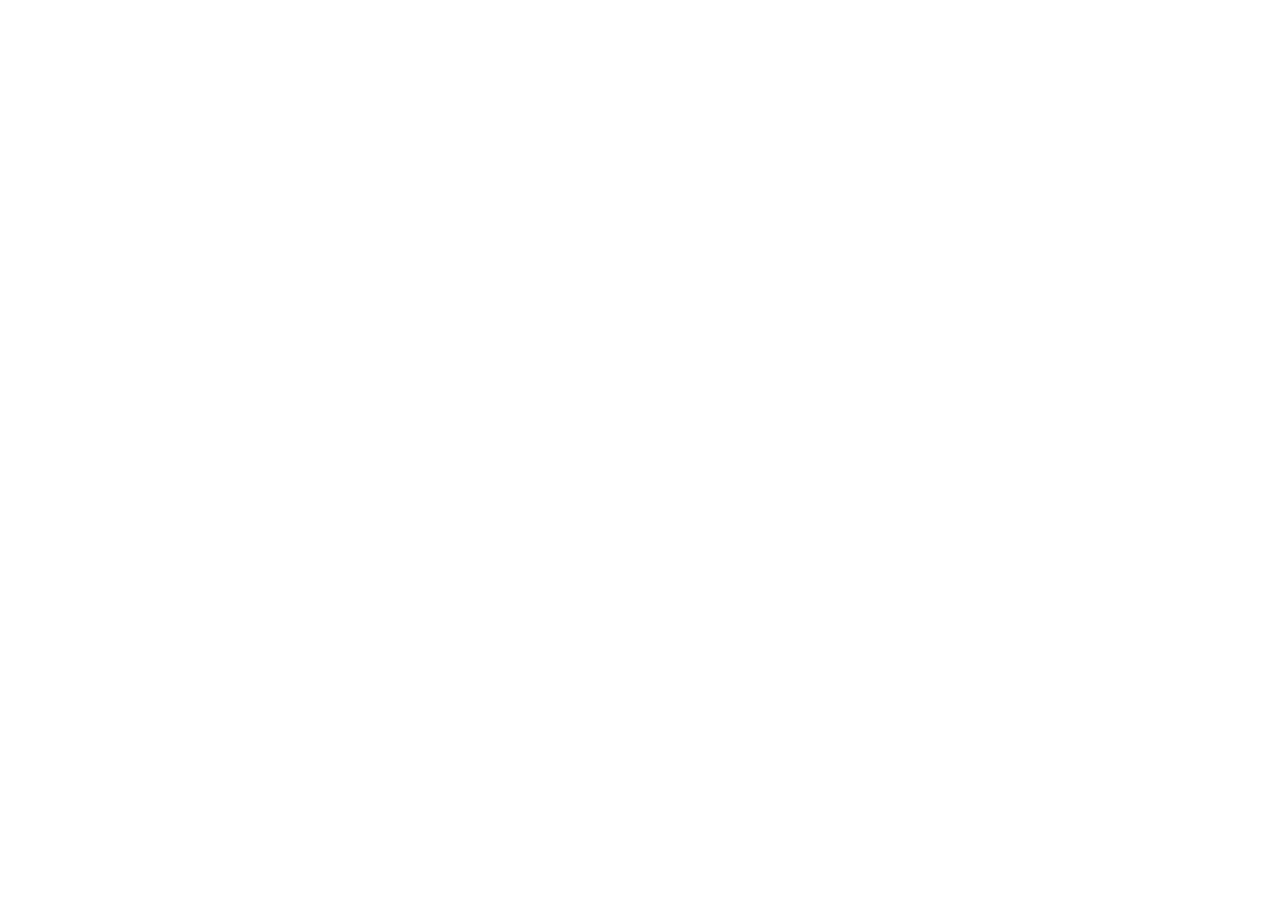
==== index.html @ 38a11357 "Add files via upload" ====
<!doctype html>
<html lang="en">
<head>
<meta charset="UTF-8"><meta name="viewport" content="width=device-width, initial-scale=1">
<meta name="theme-color" content="#49b9cd">
<meta name="description" content="KEY Scientific Symposium — Tunisia, 15–19 October 2026. Your agenda, speaker, locations and live travel guide.">
<meta property="og:type" content="website"><meta property="og:title" content="KEY · Scientific Symposium"><meta property="og:description" content="Tunisia · 15–19 October 2026 · Dar Aldawa"><meta property="og:url" content="https://dar-aldawa-marketing.github.io/Key-Symposium/"><meta property="og:image" content="https://dar-aldawa-marketing.github.io/Key-Symposium/manus-storage/key-theme.jpg">
<base href="./">
<link rel="canonical" href="https://dar-aldawa-marketing.github.io/Key-Symposium/">
<link rel="icon" type="image/png" href="./manus-storage/key-event-logo.png">
<link rel="manifest" href="./manifest.webmanifest">
<link rel="preconnect" href="https://fonts.googleapis.com"><link rel="preconnect" href="https://fonts.gstatic.com" crossorigin>
<link href="https://fonts.googleapis.com/css2?family=Cormorant+Garamond:ital,wght@0,500;0,600;0,700;1,600&family=Manrope:wght@500;600;700;800&display=swap" rel="stylesheet">
<link rel="stylesheet" href="./assets/index-BZ7hhckJ.css"><link rel="stylesheet" href="./assets/mobile-overrides.css"><link rel="stylesheet" href="./assets/key-overrides.css">
<title>KEY · Scientific Symposium</title>
<script>
(function(){const route=new URLSearchParams(location.search).get('route');if(route && /^\/[a-z-]*$/.test(route)){const base=location.pathname.replace(/\/$/,'');history.replaceState(null,'',base+route);}})();
</script>
<script type="module" src="./assets/key-app.js"></script><script type="module" src="./assets/logo-rain.js"></script>
</head>
<body><div id="root"></div><noscript>Please enable JavaScript to view the KEY Symposium guide. <a href="./manus-storage/agenda.pdf">Download the programme</a>.</noscript></body>
</html>
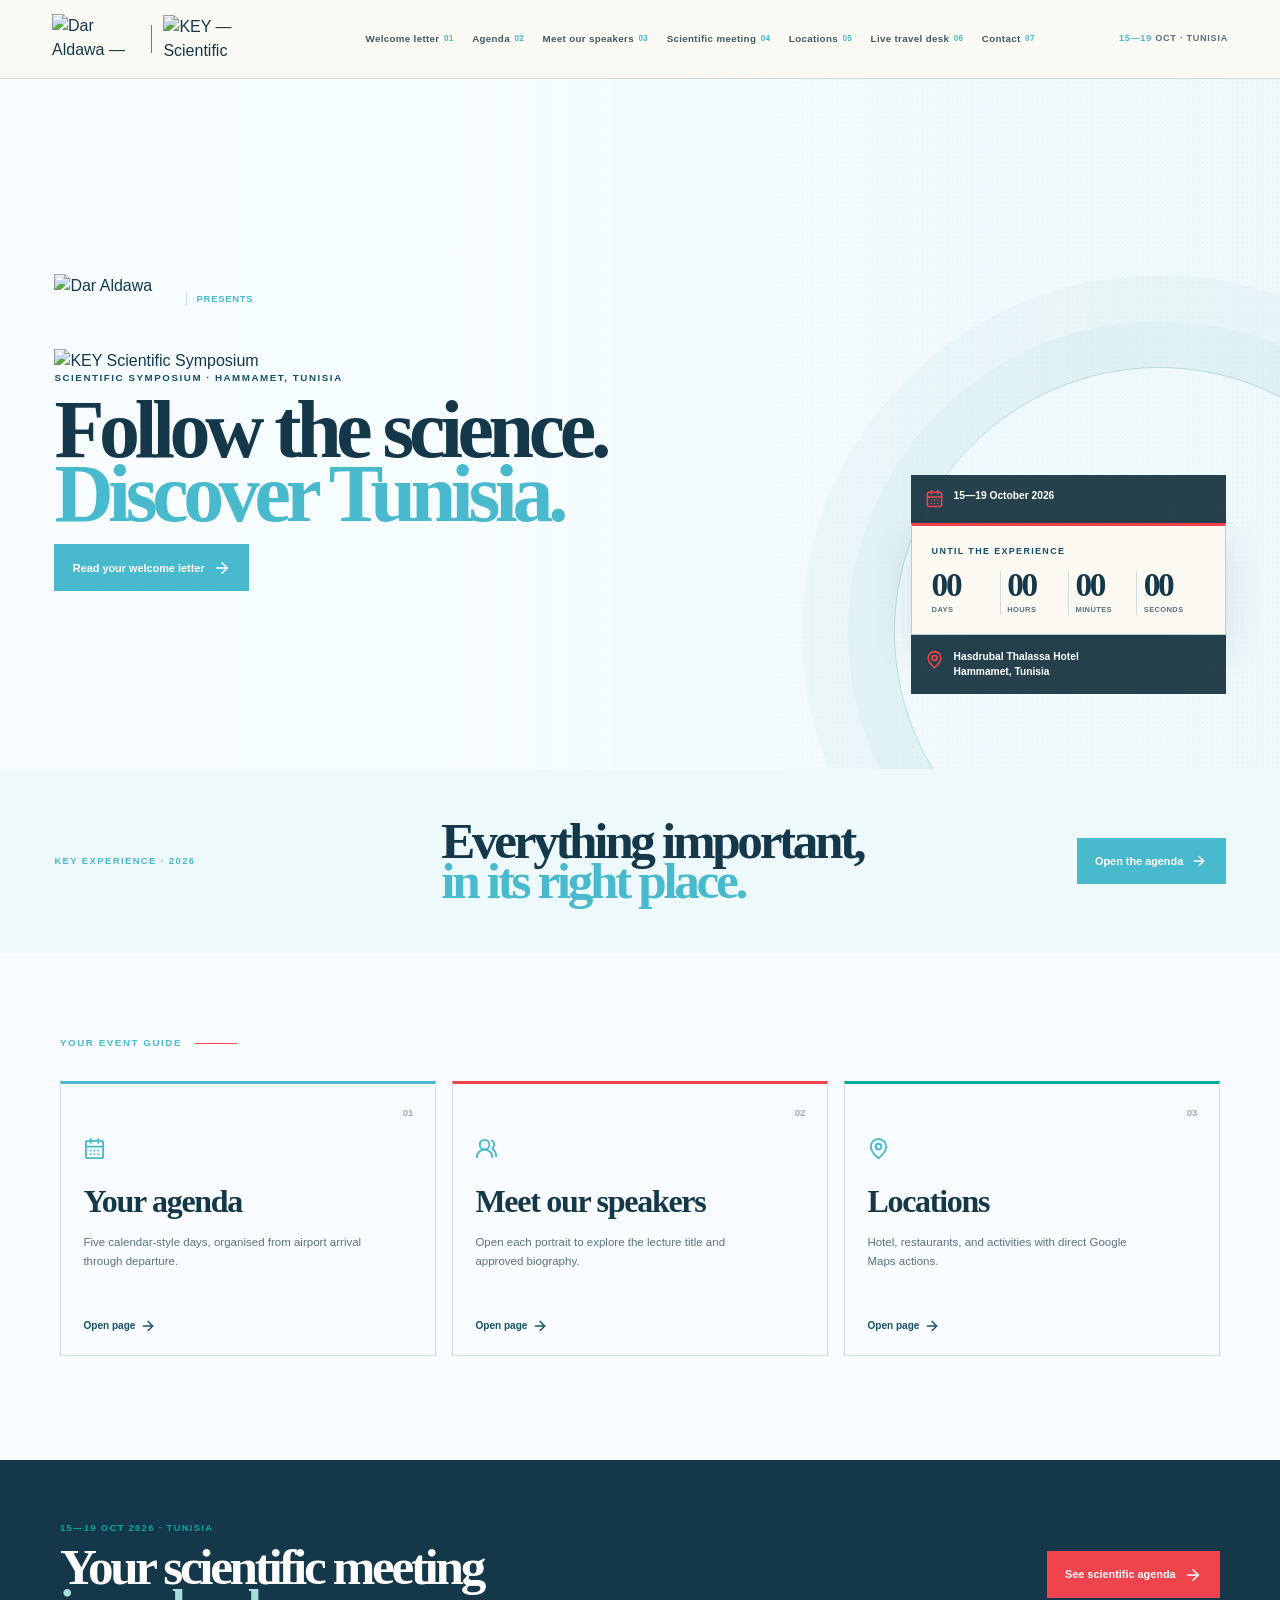
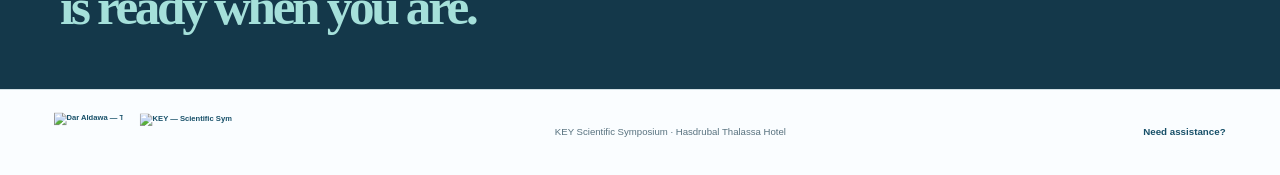
==== commit a899f9a1: "Add files via upload" ====
--- a/index.html
+++ b/index.html
@@ -4,19 +4,19 @@
 <meta charset="UTF-8"><meta name="viewport" content="width=device-width, initial-scale=1">
 <meta name="theme-color" content="#49b9cd">
 <meta name="description" content="KEY Scientific Symposium — Tunisia, 15–19 October 2026. Your agenda, speaker, locations and live travel guide.">
-<meta property="og:type" content="website"><meta property="og:title" content="KEY · Scientific Symposium"><meta property="og:description" content="Tunisia · 15–19 October 2026 · Dar Aldawa"><meta property="og:url" content="https://dar-aldawa-marketing.github.io/Key-Symposium/"><meta property="og:image" content="https://dar-aldawa-marketing.github.io/Key-Symposium/manus-storage/key-theme.jpg">
+<meta property="og:type" content="website"><meta property="og:title" content="KEY · Scientific Symposium"><meta property="og:description" content="Tunisia · 15–19 October 2026 · Dar Aldawa"><meta property="og:url" content="https://dar-aldawa-marketing.github.io/Key-Symposium/"><meta property="og:image" content="https://dar-aldawa-marketing.github.io/Key-Symposium/key-theme.jpg">
 <base href="./">
 <link rel="canonical" href="https://dar-aldawa-marketing.github.io/Key-Symposium/">
-<link rel="icon" type="image/png" href="./manus-storage/key-event-logo.png">
+<link rel="icon" type="image/png" href="./key-event-logo.png">
 <link rel="manifest" href="./manifest.webmanifest">
 <link rel="preconnect" href="https://fonts.googleapis.com"><link rel="preconnect" href="https://fonts.gstatic.com" crossorigin>
 <link href="https://fonts.googleapis.com/css2?family=Cormorant+Garamond:ital,wght@0,500;0,600;0,700;1,600&family=Manrope:wght@500;600;700;800&display=swap" rel="stylesheet">
-<link rel="stylesheet" href="./assets/index-BZ7hhckJ.css"><link rel="stylesheet" href="./assets/mobile-overrides.css"><link rel="stylesheet" href="./assets/key-overrides.css">
+<link rel="stylesheet" href="./index-BZ7hhckJ.css"><link rel="stylesheet" href="./mobile-overrides.css"><link rel="stylesheet" href="./key-overrides.css?v=20261011-2">
 <title>KEY · Scientific Symposium</title>
 <script>
 (function(){const route=new URLSearchParams(location.search).get('route');if(route && /^\/[a-z-]*$/.test(route)){const base=location.pathname.replace(/\/$/,'');history.replaceState(null,'',base+route);}})();
 </script>
-<script type="module" src="./assets/key-app.js"></script><script type="module" src="./assets/logo-rain.js"></script>
+<script type="module" src="./key-app.js?v=20261011-2"></script><script type="module" src="./logo-rain.js?v=20261011-2"></script>
 </head>
-<body><div id="root"></div><noscript>Please enable JavaScript to view the KEY Symposium guide. <a href="./manus-storage/agenda.pdf">Download the programme</a>.</noscript></body>
+<body><div id="root"><div class="startup-card"><img src="./key-event-logo.png" alt="KEY"><h1>KEY Scientific Symposium</h1><p>Tunisia · 15–19 October 2026</p><a href="./agenda.pdf">View the full programme</a></div></div><noscript>Please enable JavaScript to view the KEY Symposium guide. <a href="./agenda.pdf">Download the programme</a>.</noscript></body>
 </html>
--- a/mobile-overrides.css
+++ b/mobile-overrides.css
@@ -0,0 +1,499 @@
+.home-passport-strip.is-removed {
+  display: none !important;
+}
+
+.agenda-postcard {
+  display: none !important;
+}
+
+.agenda-day-intro {
+  grid-template-columns: minmax(0, 1fr) !important;
+}
+
+.logo-rain {
+  position: fixed;
+  z-index: 999;
+  inset: 0;
+  overflow: hidden;
+  pointer-events: none;
+  opacity: 0.11;
+  contain: strict;
+}
+
+.logo-rain__drop {
+  position: absolute;
+  top: -16vh;
+  left: var(--left);
+  width: clamp(74px, 8vw, 126px);
+  transform: translate3d(0, -18vh, 0) rotate(var(--tilt)) scale(var(--scale));
+  animation: logo-rain-fall var(--duration) linear var(--delay) infinite;
+  will-change: transform;
+}
+
+.logo-rain__drop img {
+  display: block;
+  width: 100%;
+  height: auto;
+  filter: saturate(0.85);
+}
+
+@keyframes logo-rain-fall {
+  to {
+    transform: translate3d(var(--drift), 132vh, 0) rotate(calc(var(--tilt) + 7deg)) scale(var(--scale));
+  }
+}
+
+@media (max-width: 690px) {
+  .logo-rain {
+    opacity: 0.09;
+  }
+
+  .logo-rain__drop {
+    width: clamp(64px, 22vw, 92px);
+  }
+
+  .agenda-masthead {
+    min-height: 205px !important;
+    padding: 2.2rem 1rem 1.3rem !important;
+  }
+
+  .agenda-masthead h1 {
+    font-size: clamp(2.35rem, 11vw, 3rem) !important;
+  }
+
+  .agenda-layout {
+    padding: 1rem 0.65rem 2.5rem !important;
+  }
+
+  .calendar-tabs {
+    grid-template-columns: repeat(4, minmax(0, 1fr)) !important;
+  }
+
+  .calendar-tabs button {
+    min-height: 64px !important;
+    padding: 0.4rem 0.1rem !important;
+    border-top: 0 !important;
+    text-align: center !important;
+  }
+
+  .calendar-tabs button:not(:last-child) {
+    border-right: 1px solid var(--line) !important;
+  }
+
+  .calendar-tabs button span {
+    font-size: 0.42rem !important;
+  }
+
+  .calendar-tabs strong {
+    margin: 0.15rem 0 0 !important;
+    font-size: 1.05rem !important;
+  }
+
+  .calendar-tabs small {
+    display: none !important;
+  }
+
+  .agenda-day-intro {
+    padding: 1.15rem 0 1rem !important;
+  }
+}
+
+@media (max-width: 1040px) {
+  .site-header {
+    z-index: 1001 !important;
+  }
+
+  .menu-trigger {
+    position: fixed !important;
+    right: max(1rem, env(safe-area-inset-right)) !important;
+    bottom: max(1rem, env(safe-area-inset-bottom)) !important;
+    display: inline-flex !important;
+    min-width: 112px;
+    min-height: 52px;
+    justify-content: center;
+    padding: 0.75rem 1rem !important;
+    border: 1px solid rgba(255, 255, 255, 0.42) !important;
+    border-radius: 999px;
+    background: var(--teal-deep) !important;
+    color: #fff !important;
+    box-shadow: 0 12px 32px rgba(8, 48, 60, 0.28);
+  }
+
+  .mobile-menu {
+    top: auto !important;
+    right: 0.8rem !important;
+    bottom: calc(max(1rem, env(safe-area-inset-bottom)) + 62px) !important;
+    left: 0.8rem !important;
+    max-height: 0 !important;
+    border: 0 !important;
+    border-radius: 18px;
+    opacity: 0;
+    transform: translateY(12px);
+    pointer-events: none;
+    box-shadow: none;
+    transition: max-height 0.32s var(--ease-out), opacity 0.22s var(--ease-out), transform 0.22s var(--ease-out) !important;
+  }
+
+  .mobile-menu.is-open {
+    max-height: calc(100dvh - 9rem) !important;
+    overflow-y: auto !important;
+    border: 1px solid var(--line) !important;
+    opacity: 1;
+    transform: translateY(0);
+    pointer-events: auto;
+    box-shadow: 0 18px 48px rgba(8, 48, 60, 0.22);
+  }
+
+  .mobile-menu-inner {
+    padding: 0.65rem 1.25rem 1rem !important;
+  }
+
+  .mobile-nav-item {
+    padding: 0.78rem 0 !important;
+  }
+
+  .site-footer {
+    padding-bottom: 5.5rem !important;
+  }
+}
+
+@media (max-width: 690px) {
+  .first-hero {
+    padding-top: 1.8rem !important;
+    padding-bottom: 1.5rem !important;
+  }
+
+  .hero-first-logo {
+    width: 150px !important;
+    height: auto !important;
+    margin-top: 0.4rem !important;
+  }
+
+  .first-hero h1 {
+    max-width: 10.5ch !important;
+    margin-top: 0.75rem !important;
+    font-size: clamp(2.45rem, 10.7vw, 3.15rem) !important;
+    line-height: 0.88 !important;
+  }
+
+  .hero-description {
+    margin-top: 0.9rem !important;
+  }
+
+  .hero-cta {
+    margin-top: 1.15rem !important;
+  }
+
+  .hero-countdown {
+    margin-top: 1.4rem !important;
+  }
+
+  .agenda-masthead {
+    min-height: 155px !important;
+    padding: 1.2rem 1rem 1rem !important;
+    background-position: center 34% !important;
+  }
+
+  .agenda-masthead h1 {
+    max-width: 14ch !important;
+    font-size: clamp(1.8rem, 8.3vw, 2.3rem) !important;
+    line-height: 0.9 !important;
+  }
+
+  .agenda-masthead span {
+    margin-top: 0.65rem !important;
+  }
+}
+
+@media (prefers-reduced-motion: reduce), print {
+  .logo-rain {
+    display: none !important;
+  }
+}
+
+@media (max-width: 380px) {
+  .calendar-tabs button {
+    min-height: 58px !important;
+  }
+
+  .calendar-tabs strong {
+    font-size: 0.95rem !important;
+  }
+}
+
+/* CONTROL event identity */
+:root {
+  --teal: #49b9cd;
+  --teal-deep: #164f68;
+  --aqua: #dff5fb;
+  --lime: #00a99d;
+  --coral: #ef444d;
+  --ink: #14384a;
+  --paper: #fafdff;
+  --cream: #eef9fc;
+  --muted: #58727f;
+  --line: rgba(20, 79, 104, 0.17);
+}
+
+body {
+  background: var(--cream) !important;
+}
+
+.first-hero {
+  background-position: center center !important;
+}
+
+.first-hero::before {
+  background: linear-gradient(90deg, rgba(247, 253, 255, 0.98) 0%, rgba(247, 253, 255, 0.91) 38%, rgba(247, 253, 255, 0.34) 67%, rgba(247, 253, 255, 0.08) 100%) !important;
+}
+
+.brand-first,
+.hero-first-logo,
+.letter-logo,
+.letter-hero > img {
+  mix-blend-mode: multiply !important;
+}
+
+.brand-first {
+  width: 118px !important;
+}
+
+.hero-first-logo {
+  width: min(330px, 72vw) !important;
+  height: auto !important;
+}
+
+.logo-rain {
+  opacity: 0.13;
+}
+
+@media (max-width: 690px) {
+  .first-hero {
+    background-image: url("./key-theme.jpg") !important;
+    background-position: 62% center !important;
+  }
+
+  .first-hero::before {
+    background: linear-gradient(110deg, rgba(247, 253, 255, 0.98) 0%, rgba(247, 253, 255, 0.91) 58%, rgba(247, 253, 255, 0.42) 100%) !important;
+  }
+
+  .brand-first {
+    width: 88px !important;
+  }
+}
+
+/* Final mobile clarity and countdown order adjustments */
+.hero-countdown {
+  display: flex !important;
+  flex-direction: column !important;
+  gap: 0 !important;
+}
+
+.hero-countdown .event-facts {
+  display: contents !important;
+}
+
+.hero-countdown .event-facts > div:first-child {
+  order: 1;
+}
+
+.hero-countdown .countdown {
+  order: 2;
+}
+
+.hero-countdown .event-facts > div:last-child {
+  order: 3;
+}
+
+@media (max-width: 690px) {
+  .first-hero h1 {
+    max-width: 11.5ch !important;
+    font-size: clamp(2.2rem, 9.2vw, 2.9rem) !important;
+    line-height: 0.9 !important;
+  }
+
+  .agenda-day-intro {
+    display: grid !important;
+    grid-template-columns: minmax(0, 1fr) 118px !important;
+    align-items: end !important;
+    column-gap: 0.7rem !important;
+    padding: 1.15rem 0 1rem !important;
+  }
+
+  .agenda-day-intro > div:first-child {
+    min-width: 0;
+  }
+
+  .agenda-day-intro h2 {
+    font-size: clamp(2rem, 8.8vw, 2.65rem) !important;
+    line-height: 0.88 !important;
+  }
+
+  .agenda-postcard {
+    display: block !important;
+    width: 118px !important;
+    height: 78px !important;
+    margin: 0 0 0 auto !important;
+    box-shadow: 5px 6px rgba(216, 120, 88, 0.14) !important;
+  }
+
+  .agenda-postcard span {
+    padding: 0.28rem 0.35rem !important;
+    font-size: 0.42rem !important;
+  }
+}
+
+@media (max-width: 380px) {
+  .agenda-day-intro {
+    grid-template-columns: minmax(0, 1fr) 104px !important;
+    column-gap: 0.55rem !important;
+  }
+
+  .agenda-postcard {
+    width: 104px !important;
+    height: 70px !important;
+  }
+}
+
+/* Floating navigation fix: sticky headers create a containing block for fixed children. */
+@media (max-width: 1040px) {
+  .site-header {
+    overflow: visible !important;
+  }
+
+  .menu-trigger {
+    position: absolute !important;
+    top: 50% !important;
+    right: max(1rem, env(safe-area-inset-right)) !important;
+    bottom: auto !important;
+    left: auto !important;
+    z-index: 1003 !important;
+    width: 128px;
+    min-width: 128px !important;
+    min-height: 48px !important;
+    transform: translateY(-50%);
+    border: 1px solid rgba(255, 255, 255, 0.28) !important;
+    background: linear-gradient(135deg, #0a8580, #075c68) !important;
+    box-shadow: 0 10px 24px rgba(8, 48, 60, 0.26), inset 0 1px rgba(255, 255, 255, 0.16);
+    transition: transform 0.18s var(--ease-out), box-shadow 0.18s var(--ease-out), background 0.18s var(--ease-out) !important;
+  }
+
+  .menu-trigger:hover {
+    background: linear-gradient(135deg, #0c938d, #086a76) !important;
+    box-shadow: 0 13px 28px rgba(8, 48, 60, 0.3), inset 0 1px rgba(255, 255, 255, 0.2);
+  }
+
+  .menu-trigger:active {
+    transform: translateY(-50%) scale(0.97);
+  }
+
+  .menu-trigger:focus-visible {
+    outline: 3px solid rgba(213, 225, 96, 0.9);
+    outline-offset: 3px;
+  }
+
+  .mobile-menu {
+    position: absolute !important;
+    top: calc(100% + 10px) !important;
+    right: 0.8rem !important;
+    bottom: auto !important;
+    left: 0.8rem !important;
+    z-index: 1002 !important;
+    transform: translateY(-8px);
+  }
+
+  .mobile-menu.is-open {
+    transform: translateY(0);
+  }
+}
+
+@media (max-width: 420px) {
+  .menu-trigger {
+    width: 116px;
+    min-width: 116px !important;
+    padding: 0.65rem 0.85rem !important;
+  }
+}
+
+/* Keep the floating control independent from sticky/header layout and page scroll. */
+@media (max-width: 1040px) {
+  .floating-menu-layer {
+    position: fixed !important;
+    inset: 0 !important;
+    z-index: 1002 !important;
+    pointer-events: none;
+  }
+
+  .floating-menu-layer .menu-trigger {
+    position: absolute !important;
+    top: max(0.75rem, env(safe-area-inset-top)) !important;
+    right: max(1rem, env(safe-area-inset-right)) !important;
+    bottom: auto !important;
+    left: auto !important;
+    z-index: 1003 !important;
+    transform: none !important;
+    pointer-events: auto;
+  }
+
+  .floating-menu-layer .menu-trigger:hover {
+    transform: translateY(-1px) !important;
+  }
+
+  .floating-menu-layer .menu-trigger:active {
+    transform: scale(0.97) !important;
+  }
+
+  .floating-menu-layer .mobile-menu {
+    position: absolute !important;
+    top: calc(max(0.75rem, env(safe-area-inset-top)) + 58px) !important;
+    right: 0.8rem !important;
+    bottom: auto !important;
+    left: 0.8rem !important;
+    z-index: 1002 !important;
+    pointer-events: none;
+  }
+
+  .floating-menu-layer .mobile-menu.is-open {
+    pointer-events: auto;
+  }
+}
+
+/* Remove the Istanbul Note card from the agenda and give the itinerary full width. */
+.agenda-postcard {
+  display: none !important;
+}
+
+@media (max-width: 690px) {
+  .agenda-day-intro {
+    grid-template-columns: minmax(0, 1fr) !important;
+  }
+}
+
+/* Final CONTROL identity overrides */
+:root {
+  --teal: #49b9cd;
+  --teal-deep: #164f68;
+  --aqua: #dff5fb;
+  --lime: #00a99d;
+  --coral: #ef444d;
+  --ink: #14384a;
+  --paper: #fafdff;
+  --cream: #eef9fc;
+  --muted: #58727f;
+  --line: rgba(20, 79, 104, 0.17);
+}
+
+body { background: var(--cream) !important; }
+.first-hero { background-position: center center !important; }
+.first-hero::before { background: linear-gradient(90deg, rgba(247,253,255,.98) 0%, rgba(247,253,255,.91) 38%, rgba(247,253,255,.34) 67%, rgba(247,253,255,.08) 100%) !important; }
+.brand-first,.hero-first-logo,.letter-logo,.letter-hero>img { mix-blend-mode: multiply !important; }
+.brand-first { width: 118px !important; }
+.hero-first-logo { width: min(330px,72vw) !important; height: auto !important; }
+.logo-rain { opacity: .13; }
+
+@media (max-width: 690px) {
+  .first-hero { background-image: url("./key-theme.jpg") !important; background-position: 62% center !important; }
+  .first-hero::before { background: linear-gradient(110deg, rgba(247,253,255,.98) 0%, rgba(247,253,255,.91) 58%, rgba(247,253,255,.42) 100%) !important; }
+  .brand-first { width: 88px !important; }
+}
+
--- a/key-overrides.css
+++ b/key-overrides.css
@@ -0,0 +1,14 @@
+/* KEY uses the same Control page layouts, with the supplied event identity. */
+.city-selector{display:flex;align-items:center;gap:1rem;flex-wrap:wrap;margin:0 0 1.5rem;padding:1rem 1.2rem;background:var(--cream);border:1px solid var(--line);border-radius:6px}
+.city-selector label{font-weight:800;font-size:.85rem}.city-selector select{padding:.8rem 2rem .8rem 1rem;border:1px solid var(--teal-deep);background:white;border-radius:4px;min-width:180px;color:var(--ink);font:inherit}.city-selector span{font-size:.75rem;color:var(--muted)}
+.venue-map-art{height:190px;background:linear-gradient(135deg,#e7f7fb,#c9eaf0);color:var(--teal-deep);display:flex;align-items:center;justify-content:center;flex-direction:column;gap:1rem;position:relative}.venue-map-art>span{position:absolute;top:1rem;left:1rem;font-size:.75rem;font-weight:800}.venue-map-art small{letter-spacing:.15em;font-size:.65rem}
+.data-source{margin:1rem 0 2rem;font-size:.75rem;color:var(--muted)}.data-source a,.currency-disclaimer a{text-decoration:underline}.calendar-pending{font-size:.62rem;color:var(--muted);text-align:center;align-self:center}.contact-action-list small{overflow-wrap:anywhere}.contact-action-list a>span{min-width:0}.calendar-tabs{grid-template-columns:repeat(5,minmax(0,1fr))}.speaker-portraits{max-width:740px}.agenda-time strong{overflow-wrap:anywhere}.agenda-day-intro>div>span{display:block;max-width:70ch}.science-footnote{max-width:90ch;border-left:3px solid var(--coral);padding-left:1rem}.science-row h3{overflow-wrap:anywhere}.brand-dar{object-fit:contain}.letter-aside .letter-postcard{display:none}.logo-rain img{mix-blend-mode:multiply}
+:focus-visible{outline:3px solid #007f91;outline-offset:3px}.mobile-menu[aria-hidden=true]{visibility:hidden}.mobile-menu[aria-hidden=false]{visibility:visible}.live-error{display:flex;gap:1rem;flex-wrap:wrap}.currency-input input,.currency-input select,.currency-result select{max-width:100%}
+@media(max-width:690px){.calendar-tabs{display:flex;overflow-x:auto;scroll-snap-type:x mandatory;gap:.5rem;padding-bottom:.6rem}.calendar-tabs button{flex:0 0 125px;scroll-snap-align:start}.city-selector{align-items:stretch}.city-selector select{width:100%}.city-selector span{width:100%}.speaker-portraits{grid-template-columns:1fr}.agenda-time strong{font-size:.83rem}.agenda-row{align-items:start}.contact-action-list a{min-height:58px}.contact-action-list small{font-size:.68rem}.weather-grid{grid-template-columns:repeat(2,minmax(0,1fr))}.weather-grid>article:first-child{grid-column:span 2}.brand-lockup{max-width:calc(100% - 130px)}.brand-dar{max-width:125px!important}.brand-first{max-width:76px!important}.brand-divider{margin:0 .4rem!important}}
+@media(prefers-reduced-motion:reduce){*,*::before,*::after{animation-duration:.01ms!important;transition-duration:.01ms!important}.logo-rain{display:none}}
+
+.speaker-portraits{grid-template-columns:1fr;max-width:600px}.source-downloads,.programme-download{display:block;margin-top:1rem;font-size:.8rem;text-decoration:underline;color:var(--teal-deep)}
+
+.venue-photo{height:225px;overflow:hidden;position:relative}.venue-photo img{display:block;width:100%;height:100%;object-fit:cover}.photo-source{font-size:.64rem!important;line-height:1.5!important;color:var(--muted);margin:.7rem 0}.photo-source a{text-decoration:underline}.venue-card-content{min-width:0}.venue-card-content h3{overflow-wrap:anywhere}
+
+.startup-card{max-width:600px;margin:10vh auto;padding:2rem;text-align:center;background:#fafdff;border:1px solid #cde8ef}.startup-card img{max-width:220px}.startup-card h1{font-size:2.5rem}.startup-card a{display:inline-block;padding:1rem;background:#164f68;color:white}
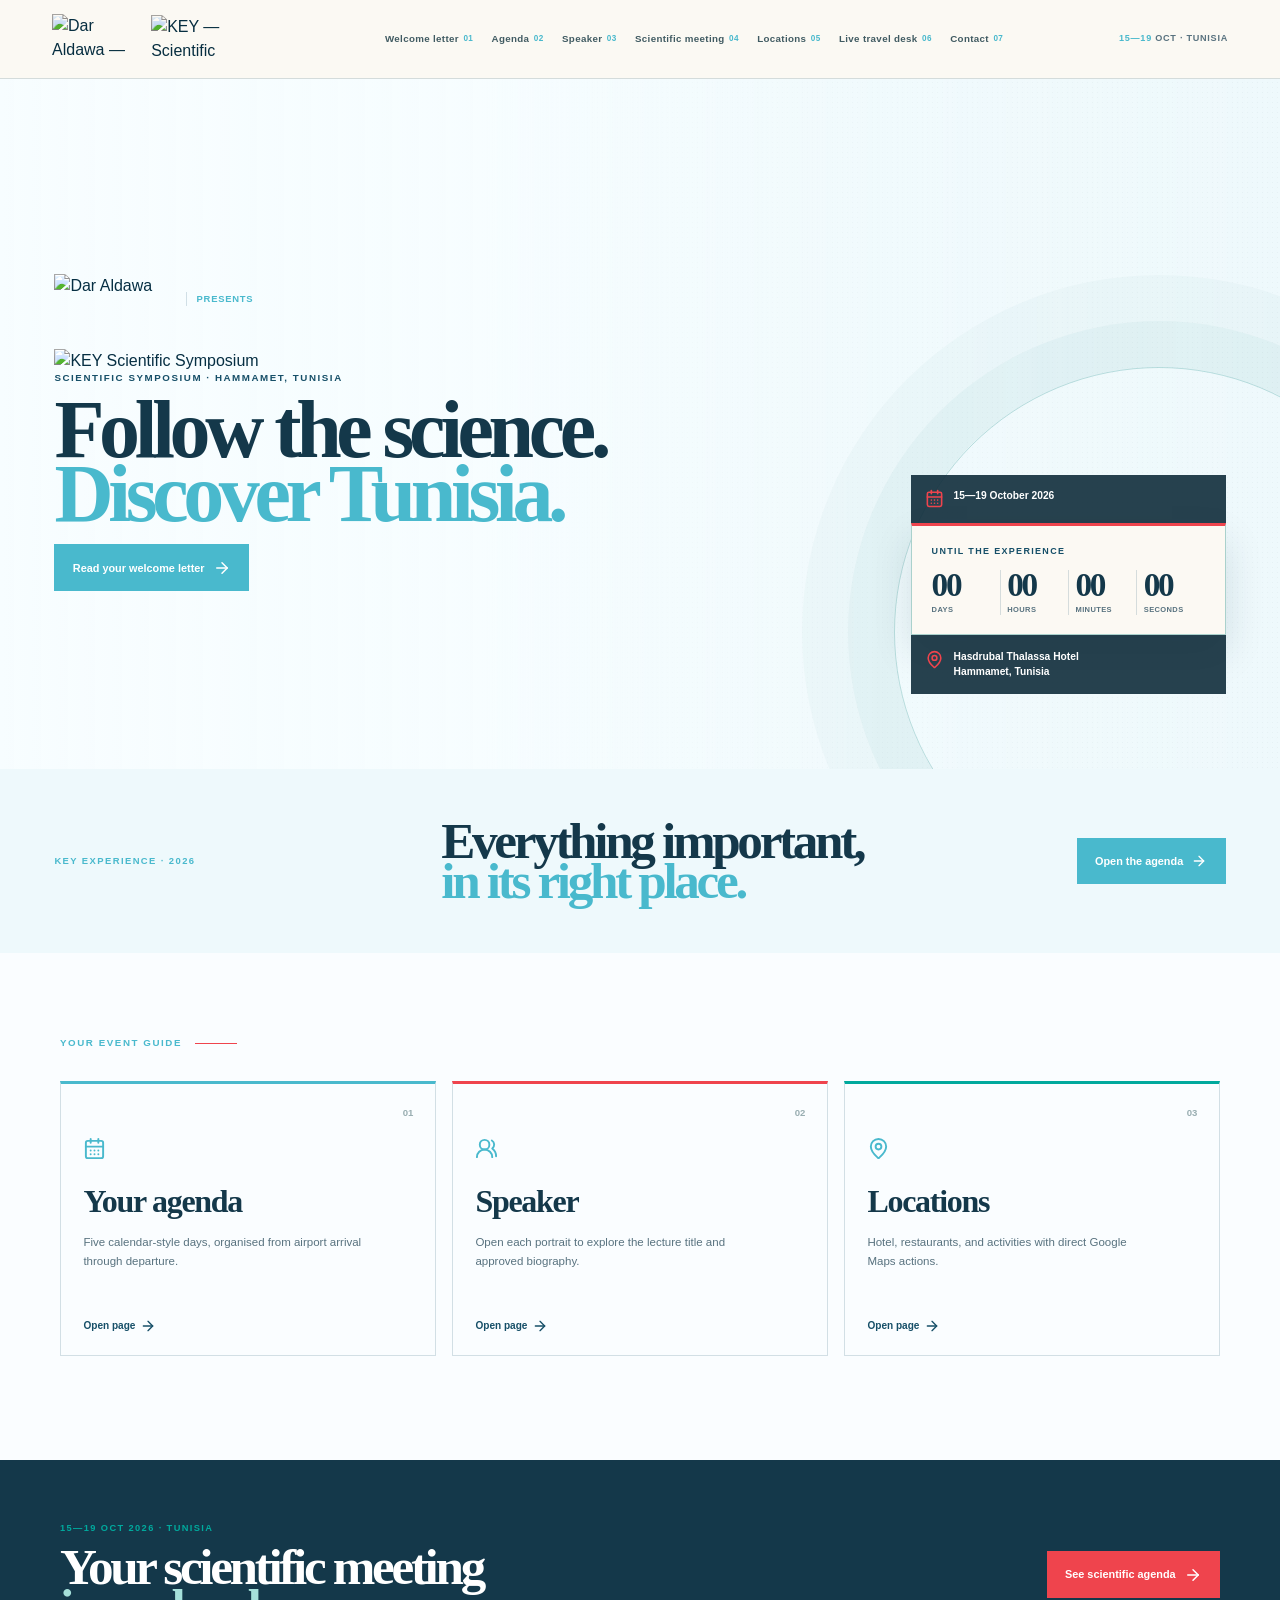
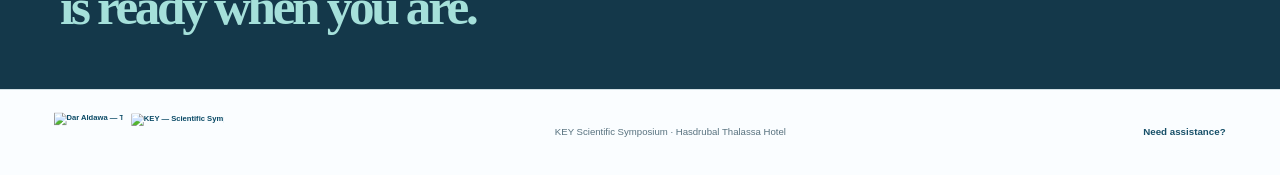
==== commit 232fef7f: "Add files via upload" ====
--- a/index.html
+++ b/index.html
@@ -11,12 +11,12 @@
 <link rel="manifest" href="./manifest.webmanifest">
 <link rel="preconnect" href="https://fonts.googleapis.com"><link rel="preconnect" href="https://fonts.gstatic.com" crossorigin>
 <link href="https://fonts.googleapis.com/css2?family=Cormorant+Garamond:ital,wght@0,500;0,600;0,700;1,600&family=Manrope:wght@500;600;700;800&display=swap" rel="stylesheet">
-<link rel="stylesheet" href="./index-BZ7hhckJ.css"><link rel="stylesheet" href="./mobile-overrides.css"><link rel="stylesheet" href="./key-overrides.css?v=20261011-2">
+<link rel="stylesheet" href="./index-BZ7hhckJ.css"><link rel="stylesheet" href="./mobile-overrides.css"><link rel="stylesheet" href="./key-overrides.css?v=20261011-3">
 <title>KEY · Scientific Symposium</title>
 <script>
 (function(){const route=new URLSearchParams(location.search).get('route');if(route && /^\/[a-z-]*$/.test(route)){const base=location.pathname.replace(/\/$/,'');history.replaceState(null,'',base+route);}})();
 </script>
-<script type="module" src="./key-app.js?v=20261011-2"></script><script type="module" src="./logo-rain.js?v=20261011-2"></script>
+<script type="module" src="./key-app.js?v=20261011-3"></script><script type="module" src="./logo-rain.js?v=20261011-3"></script>
 </head>
 <body><div id="root"><div class="startup-card"><img src="./key-event-logo.png" alt="KEY"><h1>KEY Scientific Symposium</h1><p>Tunisia · 15–19 October 2026</p><a href="./agenda.pdf">View the full programme</a></div></div><noscript>Please enable JavaScript to view the KEY Symposium guide. <a href="./agenda.pdf">Download the programme</a>.</noscript></body>
 </html>
--- a/key-overrides.css
+++ b/key-overrides.css
@@ -12,3 +12,34 @@
 .venue-photo{height:225px;overflow:hidden;position:relative}.venue-photo img{display:block;width:100%;height:100%;object-fit:cover}.photo-source{font-size:.64rem!important;line-height:1.5!important;color:var(--muted);margin:.7rem 0}.photo-source a{text-decoration:underline}.venue-card-content{min-width:0}.venue-card-content h3{overflow-wrap:anywhere}
 
 .startup-card{max-width:600px;margin:10vh auto;padding:2rem;text-align:center;background:#fafdff;border:1px solid #cde8ef}.startup-card img{max-width:220px}.startup-card h1{font-size:2.5rem}.startup-card a{display:inline-block;padding:1rem;background:#164f68;color:white}
+
+/* Spacious itinerary cards from the organiser's reference. */
+.agenda-calendar-sheet{background:white;border:1px solid #dddde7;border-top:1px solid #dddde7}
+.calendar-sheet-header,.agenda-order{display:none!important}
+.agenda-row{display:grid!important;grid-template-columns:minmax(0,1fr)!important;gap:1.25rem!important;padding:2.6rem 2.7rem!important;background:white;align-items:start}
+.agenda-row:hover{background:#fcfdfd}
+.agenda-time{grid-column:1!important;display:flex!important;align-items:center;gap:1rem;min-width:0}
+.agenda-time svg{width:25px;height:25px;color:#e6aabd;flex-shrink:0}
+.agenda-time strong{font-family:Georgia,serif;font-weight:700;font-size:clamp(2.6rem,5vw,4.3rem)!important;line-height:1;letter-spacing:-.04em;overflow-wrap:normal}
+.agenda-time small{font:400 clamp(.95rem,2vw,1.5rem)/1.2 Arial,sans-serif;color:#717986}
+.agenda-event{grid-column:1!important;min-width:0}
+.agenda-event>div{gap:.9rem 1.2rem;margin-bottom:1.2rem}
+.agenda-tag{font-size:.8rem;padding:.55rem .8rem;border-radius:7px;letter-spacing:.08em}
+.agenda-location{font-size:1rem!important;max-width:100%!important;white-space:normal!important;overflow:visible!important;gap:.5rem;line-height:1.5}
+.agenda-location svg{width:22px;height:22px;flex-shrink:0}
+.agenda-event h3{font-family:Georgia,serif;font-size:clamp(1.8rem,3.5vw,3.1rem)!important;font-weight:700;line-height:1.14;letter-spacing:-.035em;margin:0;text-wrap:balance}
+.agenda-row .calendar-action{grid-column:1!important;grid-row:auto!important;justify-self:start;background:white;color:#302b73;border:2px solid #c4dbd9;border-radius:0;padding:.85rem 1.2rem;margin-top:.4rem;font-size:1rem;display:inline-flex;align-items:center;gap:.7rem;min-height:58px}
+.agenda-row .calendar-action svg{width:26px;height:26px}
+.agenda-row .calendar-pending{grid-column:1;text-align:left}
+/* Logos sit directly on the page with no picture frames. */
+.brand-lockup{border:0!important;background:transparent!important;box-shadow:none!important}
+.brand-divider{display:none}
+.brand-dar,.brand-first,.hero-brand-row img,.hero-first-logo,.letter-head img,.letter-logo,.letter-hero>img{border:0!important;outline:0!important;border-radius:0!important;box-shadow:none!important;background:transparent!important;mix-blend-mode:multiply!important;filter:contrast(1.13)}
+.venue-order-list{list-style:none;padding:0;margin:0 0 2rem;border-top:1px solid var(--line);display:grid;grid-template-columns:repeat(2,minmax(0,1fr));gap:0 1.5rem}
+.venue-order-list li{border-bottom:1px solid var(--line)}
+.venue-order-list a{display:flex;gap:.85rem;align-items:baseline;padding:.85rem .2rem;font-size:.88rem;line-height:1.4}
+.venue-order-list b{color:var(--teal);font-size:.68rem;min-width:1.3rem}
+.venue-order-list a:hover span{text-decoration:underline}
+.venue-card{scroll-margin-top:100px}
+.venue-photo{height:275px}.venue-photo>span{position:absolute;top:1rem;left:1rem;background:white;color:var(--ink);padding:.4rem .6rem;font-size:.8rem;font-weight:700}
+@media(max-width:690px){.agenda-row{padding:1.7rem 1.25rem!important;gap:1rem!important}.agenda-time{gap:.7rem}.agenda-time strong{font-size:3rem!important}.agenda-time small{font-size:1rem}.agenda-event h3{font-size:2rem!important}.agenda-tag{font-size:.7rem}.agenda-location{font-size:.9rem!important}.agenda-event>div{gap:.6rem .8rem;margin-bottom:.9rem}.agenda-row .calendar-action{font-size:.95rem;padding:.75rem 1rem}.venue-order-list{grid-template-columns:1fr}.venue-photo{height:255px}}
